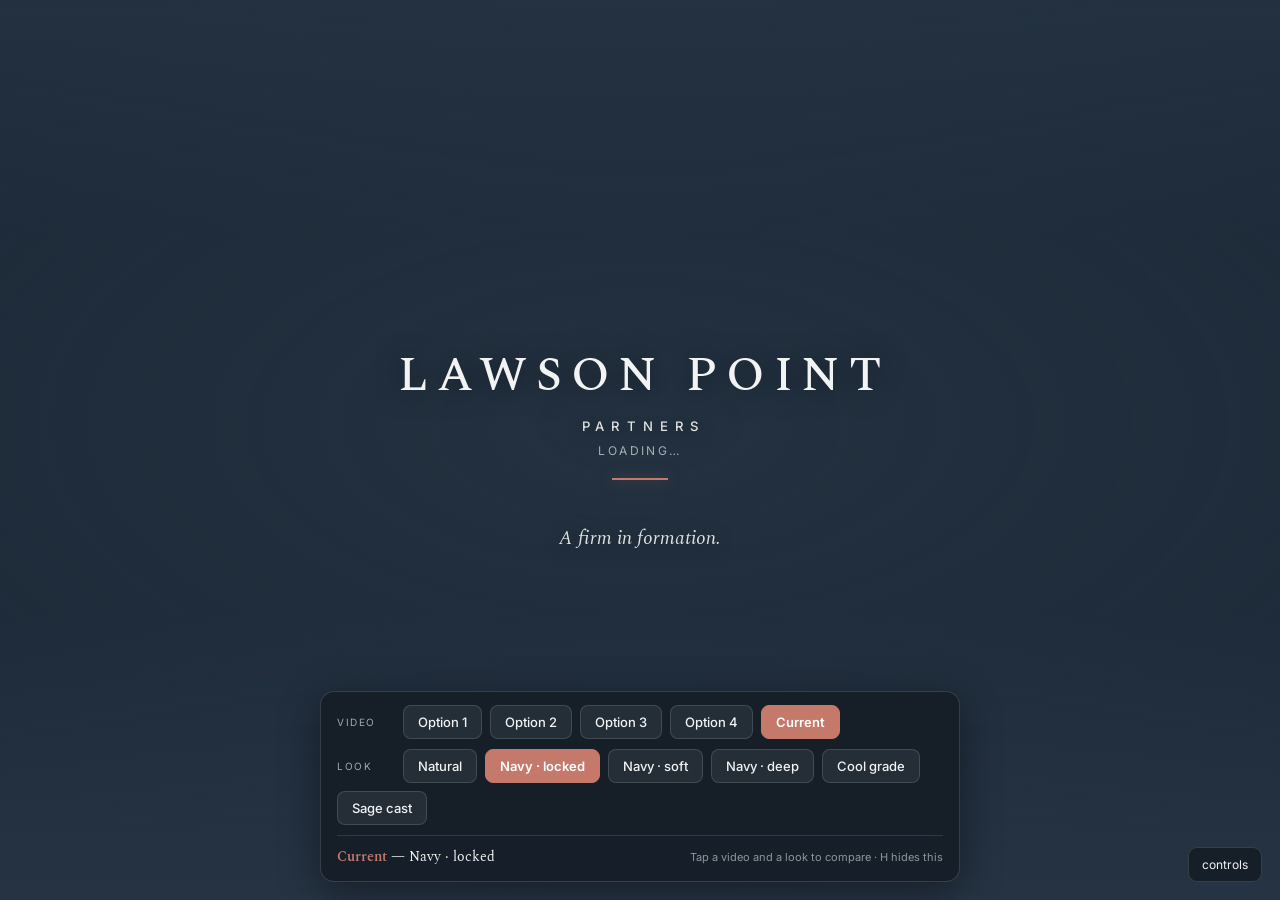
==== videos/index.html @ dcf8db1b "Add hero-video picker at /videos/ for review A private (noindex) full-screen page to compare 4 candi" ====
<!doctype html>
<html lang="en">
<head>
<meta charset="utf-8">
<meta name="viewport" content="width=device-width, initial-scale=1">
<title>Lawson Point — hero video picker</title>
<meta name="robots" content="noindex">
<link rel="preconnect" href="https://fonts.googleapis.com">
<link rel="preconnect" href="https://fonts.gstatic.com" crossorigin>
<link href="https://fonts.googleapis.com/css2?family=Spectral:ital,wght@0,400;0,500;1,400&family=Inter:wght@400;500;600&display=swap" rel="stylesheet">
<style>
  :root{ --linen:#F2F3F3; --sand:#DEE3E2; --clay:#C4796B; --navy:46,60,77; }
  *{margin:0;padding:0;box-sizing:border-box}
  html,body{height:100%}
  body{background:#1b242f;color:var(--linen);font-family:'Inter',ui-sans-serif,system-ui,sans-serif;-webkit-font-smoothing:antialiased}
  .ground{position:fixed;inset:0;z-index:-3;width:100%;height:100%;object-fit:cover}
  .tint{position:fixed;inset:0;z-index:-2}
  .scrim{position:fixed;inset:0;z-index:-1}
  .hero{position:relative;min-height:100vh;display:flex;flex-direction:column;align-items:center;justify-content:center;text-align:center;padding:2rem 1.5rem}
  .name{font-family:'Spectral',Georgia,serif;font-weight:500;font-size:clamp(1.6rem,5.2vw,3rem);letter-spacing:0.18em;text-indent:0.18em;text-transform:uppercase;line-height:1.2;text-shadow:0 1px 26px rgba(0,0,0,0.55)}
  .sub{margin-top:0.9rem;font-size:clamp(0.62rem,1.6vw,0.82rem);font-weight:500;letter-spacing:0.52em;text-indent:0.52em;text-transform:uppercase;color:var(--sand);text-shadow:0 1px 16px rgba(0,0,0,0.6)}
  .rule{width:3.5rem;height:2px;background:var(--clay);margin:2.75rem auto;box-shadow:0 0 14px rgba(196,121,107,0.55)}
  .status{font-family:'Spectral',Georgia,serif;font-style:italic;font-size:clamp(1rem,2.4vw,1.2rem);color:var(--sand);text-shadow:0 1px 16px rgba(0,0,0,0.6)}
  .panel{position:fixed;left:50%;transform:translateX(-50%);bottom:1.1rem;z-index:10;
    background:rgba(20,27,36,0.82);backdrop-filter:blur(14px);-webkit-backdrop-filter:blur(14px);
    border:1px solid rgba(222,227,226,0.16);border-radius:14px;padding:13px 16px 14px;
    display:flex;flex-direction:column;gap:10px;max-width:min(94vw,860px);box-shadow:0 10px 40px rgba(0,0,0,0.4)}
  .panel.hide{display:none}
  .row{display:flex;align-items:center;gap:8px;flex-wrap:wrap}
  .lbl{font-size:10px;letter-spacing:.16em;text-transform:uppercase;color:var(--sand);opacity:.7;width:58px;flex:none}
  .btn{font:inherit;font-size:13px;font-weight:500;color:var(--linen);background:rgba(242,243,243,0.07);
    border:1px solid rgba(242,243,243,0.14);border-radius:8px;padding:8px 14px;cursor:pointer;transition:.15s}
  .btn:hover{background:rgba(242,243,243,0.14)}
  .btn.on{background:var(--clay);border-color:var(--clay);color:#fff;font-weight:600}
  .foot{display:flex;align-items:center;gap:10px;justify-content:space-between;border-top:1px solid rgba(242,243,243,0.12);padding-top:10px}
  .now{font-family:'Spectral',serif;font-size:14px;color:var(--linen)}
  .now b{color:var(--clay);font-weight:600;font-style:normal}
  .hint{font-size:11px;color:var(--sand);opacity:.6;white-space:nowrap}
  .fab{position:fixed;right:1.1rem;bottom:1.1rem;z-index:11;font:inherit;font-size:12px;color:var(--linen);
    background:rgba(20,27,36,0.82);backdrop-filter:blur(14px);border:1px solid rgba(222,227,226,0.16);
    border-radius:9px;padding:9px 13px;cursor:pointer}
  .loading{position:fixed;inset:0;display:none;align-items:center;justify-content:center;z-index:5;
    font-size:12px;letter-spacing:.2em;text-transform:uppercase;color:var(--sand);opacity:.7}
  @media(max-width:560px){ .lbl{width:100%} }
</style>
</head>
<body>
  <video class="ground" autoplay muted loop playsinline preload="auto" aria-hidden="true"></video>
  <div class="tint" role="presentation"></div>
  <div class="scrim" role="presentation"></div>
  <div class="loading" id="loading">loading…</div>

  <section class="hero">
    <h1 class="name">Lawson Point</h1>
    <div class="sub">Partners</div>
    <div class="rule" role="presentation"></div>
    <p class="status">A firm in formation.</p>
  </section>

  <button class="fab" id="fab" title="Show / hide (H)">controls</button>
  <div class="panel" id="panel">
    <div class="row" id="vids"><span class="lbl">Video</span></div>
    <div class="row" id="treats"><span class="lbl">Look</span></div>
    <div class="foot">
      <span class="now" id="now"></span>
      <span class="hint">Tap a video and a look to compare · H hides this</span>
    </div>
  </div>

<script>
const VIDEOS=[
  {key:'1', id:'Option 1', file:'v1.mp4'},
  {key:'2', id:'Option 2', file:'v2.mp4'},
  {key:'3', id:'Option 3', file:'v3.mp4'},
  {key:'4', id:'Option 4', file:'v4.mp4'},
  {key:'5', id:'Current',  file:'../hero.mp4'},
];
const TREATS=[
  {key:'natural', name:'Natural',      filter:'brightness(0.90)',                tint:null,                            scrim:'8,10,14'},
  {key:'navy',    name:'Navy · locked',filter:'brightness(0.92) saturate(0.55)', tint:{c:'46,60,77',m:'color',o:0.62}, scrim:'46,60,77'},
  {key:'soft',    name:'Navy · soft',  filter:'brightness(0.94) saturate(0.70)', tint:{c:'46,60,77',m:'color',o:0.40}, scrim:'46,60,77'},
  {key:'deep',    name:'Navy · deep',  filter:'brightness(0.85) saturate(0.50)', tint:{c:'46,60,77',m:'color',o:0.80}, scrim:'46,60,77'},
  {key:'cool',    name:'Cool grade',   filter:'brightness(0.92) saturate(0.78)', tint:{c:'46,60,77',m:'soft-light',o:0.55}, scrim:'30,42,58'},
  {key:'sage',    name:'Sage cast',    filter:'brightness(0.92) saturate(0.62)', tint:{c:'150,176,157',m:'color',o:0.42}, scrim:'58,72,64'},
];
const $=s=>document.querySelector(s);
const vid=$('.ground'), tintEl=$('.tint'), scrimEl=$('.scrim');
const params=new URLSearchParams(location.search);
let vi=VIDEOS.findIndex(v=>v.key===(params.get('v')||localStorage.getItem('lp-pick-v')||'5')); if(vi<0)vi=4;
let ti=TREATS.findIndex(t=>t.key===(params.get('t')||localStorage.getItem('lp-pick-t')||'navy'));  if(ti<0)ti=1;

function scrimCss(rgb){return `radial-gradient(ellipse 60rem 30rem at 50% 47%, rgba(${rgb},0.45), rgba(${rgb},0.26) 62%, rgba(${rgb},0.15)),`
  +`linear-gradient(to top, rgba(${rgb},0.58), rgba(${rgb},0.12) 32%, rgba(${rgb},0.12) 74%, rgba(${rgb},0.44))`;}
function applyTreat(){
  const t=TREATS[ti];
  vid.style.filter=t.filter;
  if(t.tint){tintEl.style.display='block';tintEl.style.background=`rgb(${t.tint.c})`;tintEl.style.mixBlendMode=t.tint.m;tintEl.style.opacity=t.tint.o;}
  else tintEl.style.display='none';
  scrimEl.style.background=scrimCss(t.scrim);
  $('#now').innerHTML=`<b>${VIDEOS[vi].id}</b> — ${t.name}`;
  [...$('#treats').querySelectorAll('.btn')].forEach((b,i)=>b.classList.toggle('on',i===ti));
  localStorage.setItem('lp-pick-t',t.key); syncUrl();
}
function loadVideo(){
  const v=VIDEOS[vi]; $('#loading').style.display='flex';
  vid.src=v.file; vid.load(); vid.play().catch(()=>{});
  [...$('#vids').querySelectorAll('.btn')].forEach((b,i)=>b.classList.toggle('on',i===vi));
  localStorage.setItem('lp-pick-v',v.key); syncUrl();
}
vid.addEventListener('loadeddata',()=>$('#loading').style.display='none');
function syncUrl(){history.replaceState(null,'','?'+new URLSearchParams({v:VIDEOS[vi].key,t:TREATS[ti].key}));}

VIDEOS.forEach((v,i)=>{const b=document.createElement('button');b.className='btn';b.textContent=v.id;
  b.onclick=()=>{vi=i;loadVideo();applyTreat();};$('#vids').appendChild(b);});
TREATS.forEach((t,i)=>{const b=document.createElement('button');b.className='btn';b.textContent=t.name;
  b.onclick=()=>{ti=i;applyTreat();};$('#treats').appendChild(b);});

addEventListener('keydown',e=>{
  if(e.key>='1'&&e.key<=String(VIDEOS.length)){vi=+e.key-1;loadVideo();applyTreat();}
  else if(e.key==='ArrowRight'){ti=(ti+1)%TREATS.length;applyTreat();}
  else if(e.key==='ArrowLeft'){ti=(ti-1+TREATS.length)%TREATS.length;applyTreat();}
  else if(e.key.toLowerCase()==='h'){$('#panel').classList.toggle('hide');}
});
$('#fab').onclick=()=>$('#panel').classList.toggle('hide');
loadVideo(); applyTreat();
</script>
</body>
</html>
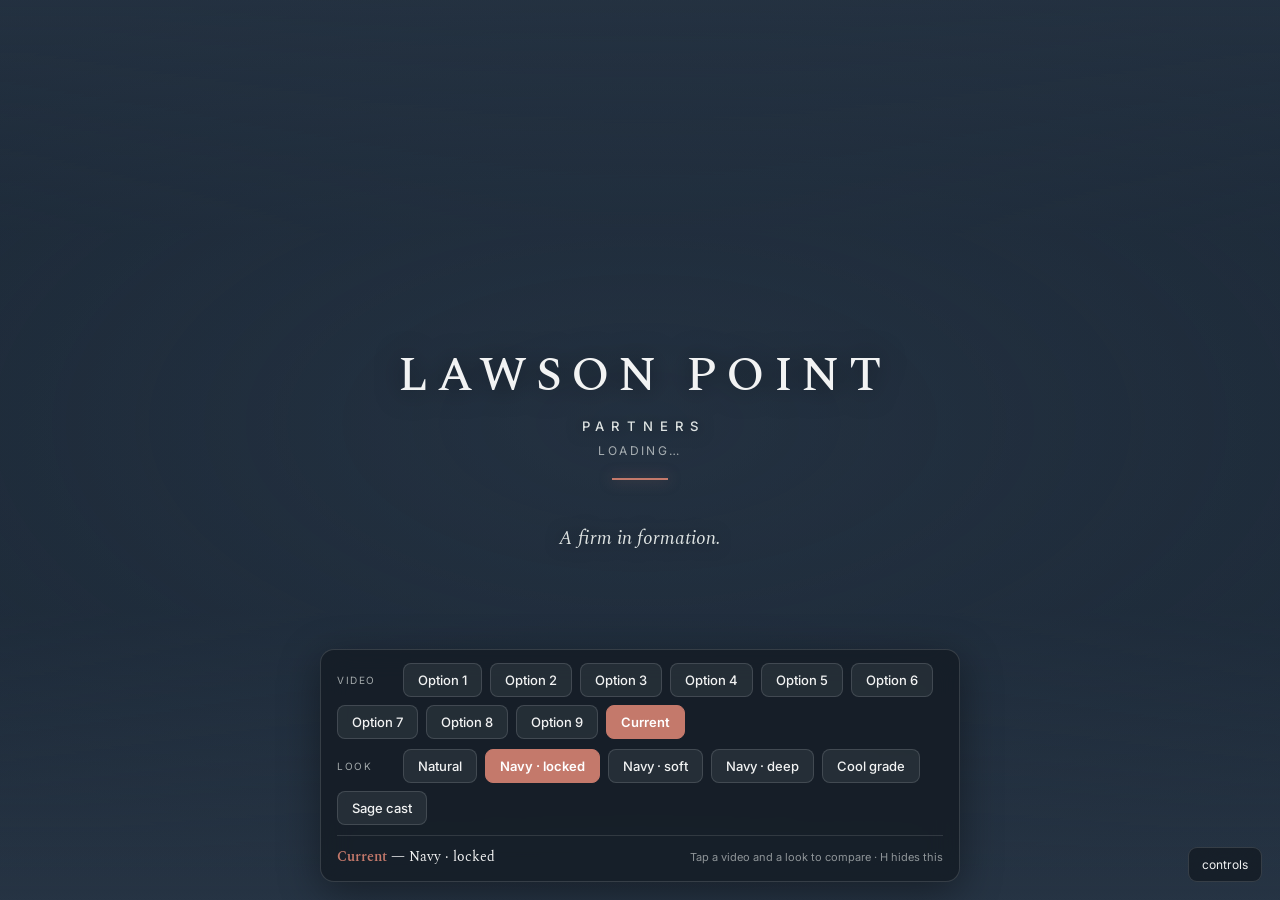
==== commit d1a24a52: "videos picker: add 5 more candidates (Option 5-9) Web-optimize the five newly uploaded clips into th" ====
--- a/videos/index.html
+++ b/videos/index.html
@@ -73,7 +73,12 @@
   {key:'2', id:'Option 2', file:'v2.mp4'},
   {key:'3', id:'Option 3', file:'v3.mp4'},
   {key:'4', id:'Option 4', file:'v4.mp4'},
-  {key:'5', id:'Current',  file:'../hero.mp4'},
+  {key:'5', id:'Option 5', file:'v5.mp4'},
+  {key:'6', id:'Option 6', file:'v6.mp4'},
+  {key:'7', id:'Option 7', file:'v7.mp4'},
+  {key:'8', id:'Option 8', file:'v8.mp4'},
+  {key:'9', id:'Option 9', file:'v9.mp4'},
+  {key:'c', id:'Current',  file:'../hero.mp4'},
 ];
 const TREATS=[
   {key:'natural', name:'Natural',      filter:'brightness(0.90)',                tint:null,                            scrim:'8,10,14'},
@@ -86,7 +91,7 @@
 const $=s=>document.querySelector(s);
 const vid=$('.ground'), tintEl=$('.tint'), scrimEl=$('.scrim');
 const params=new URLSearchParams(location.search);
-let vi=VIDEOS.findIndex(v=>v.key===(params.get('v')||localStorage.getItem('lp-pick-v')||'5')); if(vi<0)vi=4;
+let vi=VIDEOS.findIndex(v=>v.key===(params.get('v')||localStorage.getItem('lp-pick-v')||'c')); if(vi<0)vi=VIDEOS.length-1;
 let ti=TREATS.findIndex(t=>t.key===(params.get('t')||localStorage.getItem('lp-pick-t')||'navy'));  if(ti<0)ti=1;
 
 function scrimCss(rgb){return `radial-gradient(ellipse 60rem 30rem at 50% 47%, rgba(${rgb},0.45), rgba(${rgb},0.26) 62%, rgba(${rgb},0.15)),`
@@ -116,7 +121,8 @@
   b.onclick=()=>{ti=i;applyTreat();};$('#treats').appendChild(b);});
 
 addEventListener('keydown',e=>{
-  if(e.key>='1'&&e.key<=String(VIDEOS.length)){vi=+e.key-1;loadVideo();applyTreat();}
+  if(/^[1-9]$/.test(e.key)&&+e.key<=VIDEOS.length){vi=+e.key-1;loadVideo();applyTreat();}
+  else if(e.key.toLowerCase()==='c'){vi=VIDEOS.length-1;loadVideo();applyTreat();}
   else if(e.key==='ArrowRight'){ti=(ti+1)%TREATS.length;applyTreat();}
   else if(e.key==='ArrowLeft'){ti=(ti-1+TREATS.length)%TREATS.length;applyTreat();}
   else if(e.key.toLowerCase()==='h'){$('#panel').classList.toggle('hide');}
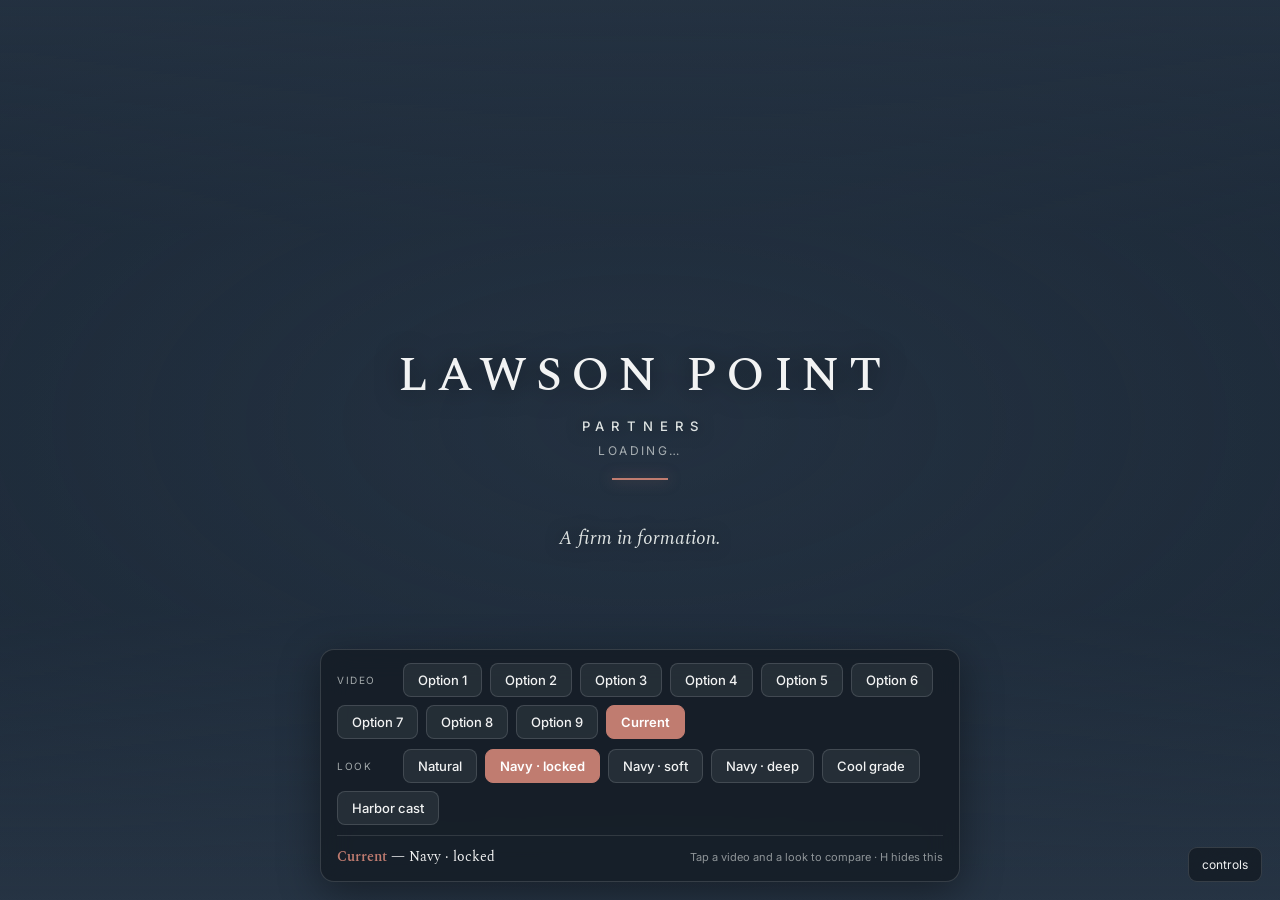
==== commit 7bd3342e: "Phase 2: Harbor + cooler clay via tokens SSOT (landing) - index.html (live → lawsonpoint.com): link " ====
--- a/videos/index.html
+++ b/videos/index.html
@@ -9,7 +9,7 @@
 <link rel="preconnect" href="https://fonts.gstatic.com" crossorigin>
 <link href="https://fonts.googleapis.com/css2?family=Spectral:ital,wght@0,400;0,500;1,400&family=Inter:wght@400;500;600&display=swap" rel="stylesheet">
 <style>
-  :root{ --linen:#F2F3F3; --sand:#DEE3E2; --clay:#C4796B; --navy:46,60,77; }
+  :root{ --linen:#F2F3F3; --sand:#DEE3E2; --clay:#C07C70; --navy:46,60,77; }
   *{margin:0;padding:0;box-sizing:border-box}
   html,body{height:100%}
   body{background:#1b242f;color:var(--linen);font-family:'Inter',ui-sans-serif,system-ui,sans-serif;-webkit-font-smoothing:antialiased}
@@ -19,7 +19,7 @@
   .hero{position:relative;min-height:100vh;display:flex;flex-direction:column;align-items:center;justify-content:center;text-align:center;padding:2rem 1.5rem}
   .name{font-family:'Spectral',Georgia,serif;font-weight:500;font-size:clamp(1.6rem,5.2vw,3rem);letter-spacing:0.18em;text-indent:0.18em;text-transform:uppercase;line-height:1.2;text-shadow:0 1px 26px rgba(0,0,0,0.55)}
   .sub{margin-top:0.9rem;font-size:clamp(0.62rem,1.6vw,0.82rem);font-weight:500;letter-spacing:0.52em;text-indent:0.52em;text-transform:uppercase;color:var(--sand);text-shadow:0 1px 16px rgba(0,0,0,0.6)}
-  .rule{width:3.5rem;height:2px;background:var(--clay);margin:2.75rem auto;box-shadow:0 0 14px rgba(196,121,107,0.55)}
+  .rule{width:3.5rem;height:2px;background:var(--clay);margin:2.75rem auto;box-shadow:0 0 14px rgba(192,124,112,0.55)}
   .status{font-family:'Spectral',Georgia,serif;font-style:italic;font-size:clamp(1rem,2.4vw,1.2rem);color:var(--sand);text-shadow:0 1px 16px rgba(0,0,0,0.6)}
   .panel{position:fixed;left:50%;transform:translateX(-50%);bottom:1.1rem;z-index:10;
     background:rgba(20,27,36,0.82);backdrop-filter:blur(14px);-webkit-backdrop-filter:blur(14px);
@@ -86,7 +86,7 @@
   {key:'soft',    name:'Navy · soft',  filter:'brightness(0.94) saturate(0.70)', tint:{c:'46,60,77',m:'color',o:0.40}, scrim:'46,60,77'},
   {key:'deep',    name:'Navy · deep',  filter:'brightness(0.85) saturate(0.50)', tint:{c:'46,60,77',m:'color',o:0.80}, scrim:'46,60,77'},
   {key:'cool',    name:'Cool grade',   filter:'brightness(0.92) saturate(0.78)', tint:{c:'46,60,77',m:'soft-light',o:0.55}, scrim:'30,42,58'},
-  {key:'sage',    name:'Sage cast',    filter:'brightness(0.92) saturate(0.62)', tint:{c:'150,176,157',m:'color',o:0.42}, scrim:'58,72,64'},
+  {key:'sage',    name:'Harbor cast',    filter:'brightness(0.92) saturate(0.62)', tint:{c:'140,169,196',m:'color',o:0.42}, scrim:'58,72,64'},
 ];
 const $=s=>document.querySelector(s);
 const vid=$('.ground'), tintEl=$('.tint'), scrimEl=$('.scrim');
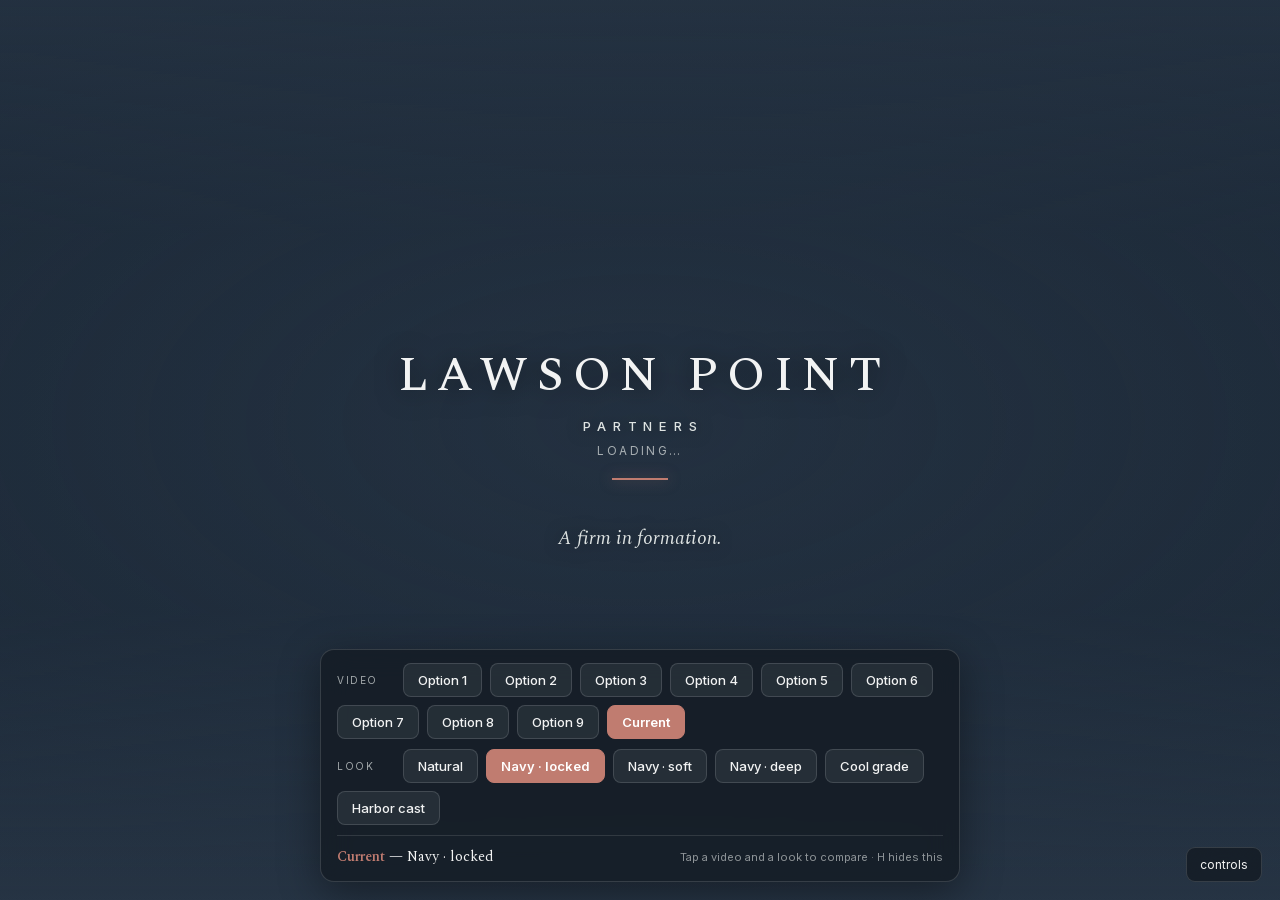
==== commit 43257288: "Self-host Spectral + Inter — implements the locked no-CDN-hotlink decision fonts/ (6 woff2 + fonts.c" ====
--- a/videos/index.html
+++ b/videos/index.html
@@ -5,9 +5,8 @@
 <meta name="viewport" content="width=device-width, initial-scale=1">
 <title>Lawson Point — hero video picker</title>
 <meta name="robots" content="noindex">
-<link rel="preconnect" href="https://fonts.googleapis.com">
-<link rel="preconnect" href="https://fonts.gstatic.com" crossorigin>
-<link href="https://fonts.googleapis.com/css2?family=Spectral:ital,wght@0,400;0,500;1,400&family=Inter:wght@400;500;600&display=swap" rel="stylesheet">
+<!-- Self-hosted fonts — synced from lawson-point-design/brand/fonts (no CDN hotlink). -->
+<link rel="stylesheet" href="../fonts/fonts.css">
 <style>
   :root{ --linen:#F2F3F3; --sand:#DEE3E2; --clay:#C07C70; --navy:46,60,77; }
   *{margin:0;padding:0;box-sizing:border-box}
--- a/fonts/fonts.css
+++ b/fonts/fonts.css
@@ -0,0 +1,62 @@
+/* Lawson Point self-hosted fonts — Spectral + Inter (SIL OFL), latin subset.
+   Canonical copies live in lawson-point-design/brand/fonts/ and are pushed to
+   the sites by scripts/brand-sync.mjs. Locked decision 2026-07-09: do not
+   hotlink the Google CDN. */
+
+
+
+
+@font-face {
+  font-family: 'Spectral';
+  font-style: italic;
+  font-weight: 400;
+  font-display: swap;
+  src: url('spectral-italic-400.woff2') format('woff2');
+  unicode-range: U+0000-00FF, U+0131, U+0152-0153, U+02BB-02BC, U+02C6, U+02DA, U+02DC, U+0304, U+0308, U+0329, U+2000-206F, U+20AC, U+2122, U+2191, U+2193, U+2212, U+2215, U+FEFF, U+FFFD;
+}
+
+@font-face {
+  font-family: 'Spectral';
+  font-style: italic;
+  font-weight: 500;
+  font-display: swap;
+  src: url('spectral-italic-500.woff2') format('woff2');
+  unicode-range: U+0000-00FF, U+0131, U+0152-0153, U+02BB-02BC, U+02C6, U+02DA, U+02DC, U+0304, U+0308, U+0329, U+2000-206F, U+20AC, U+2122, U+2191, U+2193, U+2212, U+2215, U+FEFF, U+FFFD;
+}
+
+@font-face {
+  font-family: 'Spectral';
+  font-style: normal;
+  font-weight: 400;
+  font-display: swap;
+  src: url('spectral-400.woff2') format('woff2');
+  unicode-range: U+0000-00FF, U+0131, U+0152-0153, U+02BB-02BC, U+02C6, U+02DA, U+02DC, U+0304, U+0308, U+0329, U+2000-206F, U+20AC, U+2122, U+2191, U+2193, U+2212, U+2215, U+FEFF, U+FFFD;
+}
+
+@font-face {
+  font-family: 'Spectral';
+  font-style: normal;
+  font-weight: 500;
+  font-display: swap;
+  src: url('spectral-500.woff2') format('woff2');
+  unicode-range: U+0000-00FF, U+0131, U+0152-0153, U+02BB-02BC, U+02C6, U+02DA, U+02DC, U+0304, U+0308, U+0329, U+2000-206F, U+20AC, U+2122, U+2191, U+2193, U+2212, U+2215, U+FEFF, U+FFFD;
+}
+
+@font-face {
+  font-family: 'Spectral';
+  font-style: normal;
+  font-weight: 600;
+  font-display: swap;
+  src: url('spectral-600.woff2') format('woff2');
+  unicode-range: U+0000-00FF, U+0131, U+0152-0153, U+02BB-02BC, U+02C6, U+02DA, U+02DC, U+0304, U+0308, U+0329, U+2000-206F, U+20AC, U+2122, U+2191, U+2193, U+2212, U+2215, U+FEFF, U+FFFD;
+}
+
+/* Inter ships as one variable file covering weights 400-600. */
+@font-face {
+  font-family: 'Inter';
+  font-style: normal;
+  font-weight: 400 600;
+  font-display: swap;
+  src: url('inter-var.woff2') format('woff2');
+  unicode-range: U+0000-00FF, U+0131, U+0152-0153, U+02BB-02BC, U+02C6, U+02DA, U+02DC, U+0304, U+0308, U+0329, U+2000-206F, U+20AC, U+2122, U+2191, U+2193, U+2212, U+2215, U+FEFF, U+FFFD;
+}
